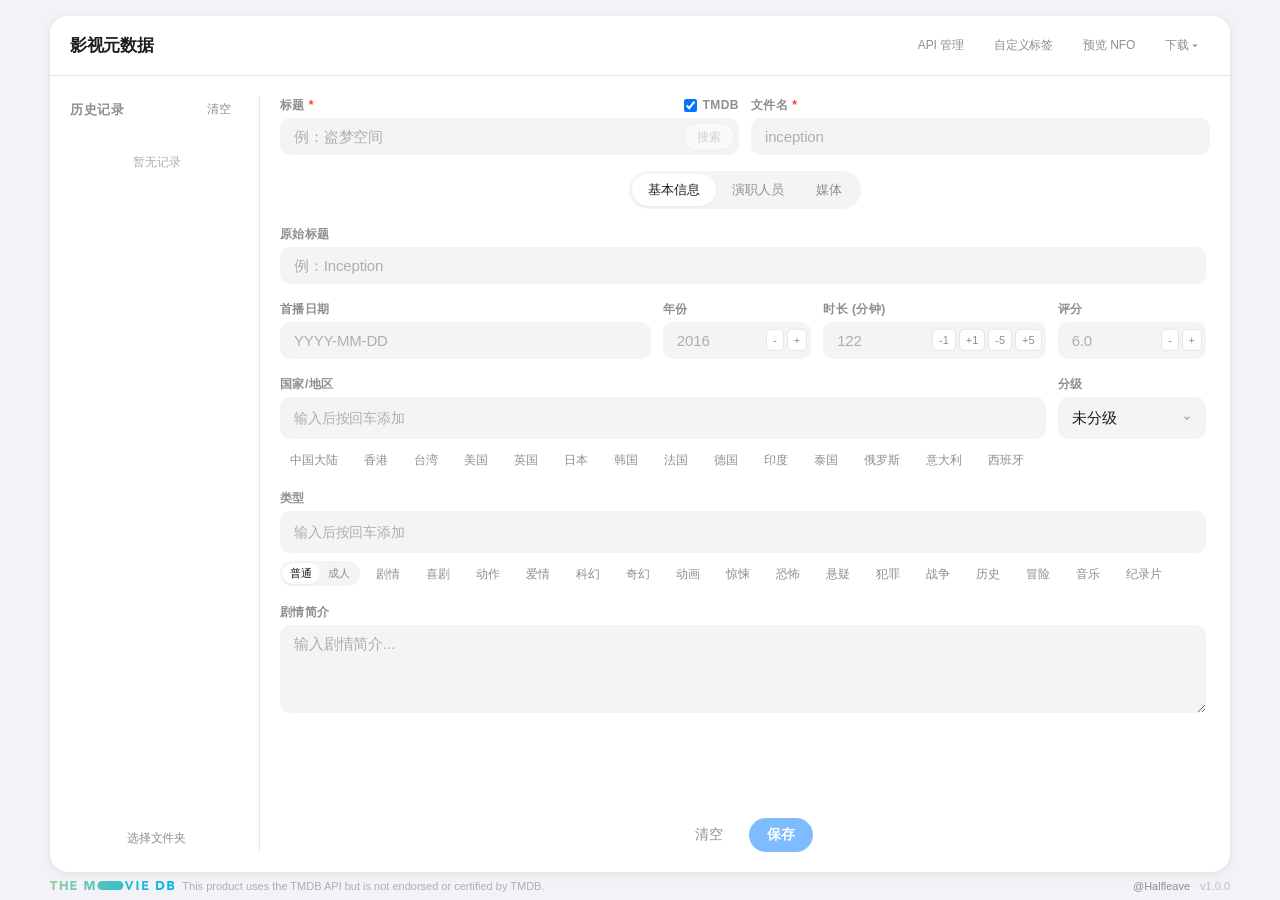
==== index.html @ 02ce3c1c "Add files via upload" ====
<!DOCTYPE html>
<html lang="zh-CN">
<head>
<meta charset="UTF-8">
<meta name="viewport" content="width=device-width, initial-scale=1, viewport-fit=cover">
<meta name="apple-mobile-web-app-capable" content="yes">
<meta name="mobile-web-app-capable" content="yes">
<meta name="theme-color" content="#3D8CF0">
<title>NFO 编辑器</title>
<style>
  * { box-sizing: border-box; }
  html, body { height: 100%; }
  body {
    margin: 0;
    display: flex;
    align-items: center;
    justify-content: center;
    background: #F2F1F6;
    font-family: -apple-system, BlinkMacSystemFont, "Segoe UI", Roboto, "PingFang SC", "Microsoft YaHei", sans-serif;
    color: #1c1c1e;
    -webkit-tap-highlight-color: transparent;
  }
  .wrap { text-align: center; padding: 28px; }
  .spinner {
    width: 30px; height: 30px;
    border: 3px solid rgba(61, 140, 240, 0.22);
    border-top-color: #3D8CF0;
    border-radius: 50%;
    animation: spin 0.75s linear infinite;
    margin: 0 auto 18px;
  }
  @keyframes spin { to { transform: rotate(360deg); } }
  h1 { font-size: 19px; font-weight: 600; margin: 0 0 8px; letter-spacing: -0.2px; }
  p { font-size: 14px; color: #8e8e93; margin: 0 0 22px; }
  .links { display: flex; align-items: center; justify-content: center; gap: 16px; }
  .links a {
    font-size: 14px; font-weight: 500;
    color: #3D8CF0; text-decoration: none;
    padding: 6px 10px; border-radius: 8px;
  }
  .links a:active { background: rgba(61,140,240,0.10); }
</style>
</head>
<body>
  <div class="wrap">
    <div class="spinner"></div>
    <h1>NFO 编辑器</h1>
    <p>正在根据设备类型跳转…</p>
    <div class="links">
      <a href="nfo-editor.html">桌面版</a>
      <a href="nfo-editor-ios.html">iOS / 移动版</a>
    </div>
  </div>
  <script>
    (function(){
      var ua = navigator.userAgent.toLowerCase();
      // iOS：包含 iPhone/iPad/iPod；也处理 iPad 桌面模式 UA（Macintosh + 触屏）
      var isIOS = /iphone|ipad|ipod/.test(ua) || (ua.indexOf('macintosh') > -1 && navigator.maxTouchPoints > 1);
      // 其他移动设备：Android / 旧 BlackBerry / Windows Phone / Opera Mini 等
      var isMobile = isIOS || /android|webos|blackberry|iemobile|opera mini/.test(ua)
        || ('ontouchstart' in window && window.innerWidth < 1024);
      var target = isMobile ? 'nfo-editor-ios.html' : 'nfo-editor.html';
      location.replace(target);
    })();
  </script>
</body>
</html>
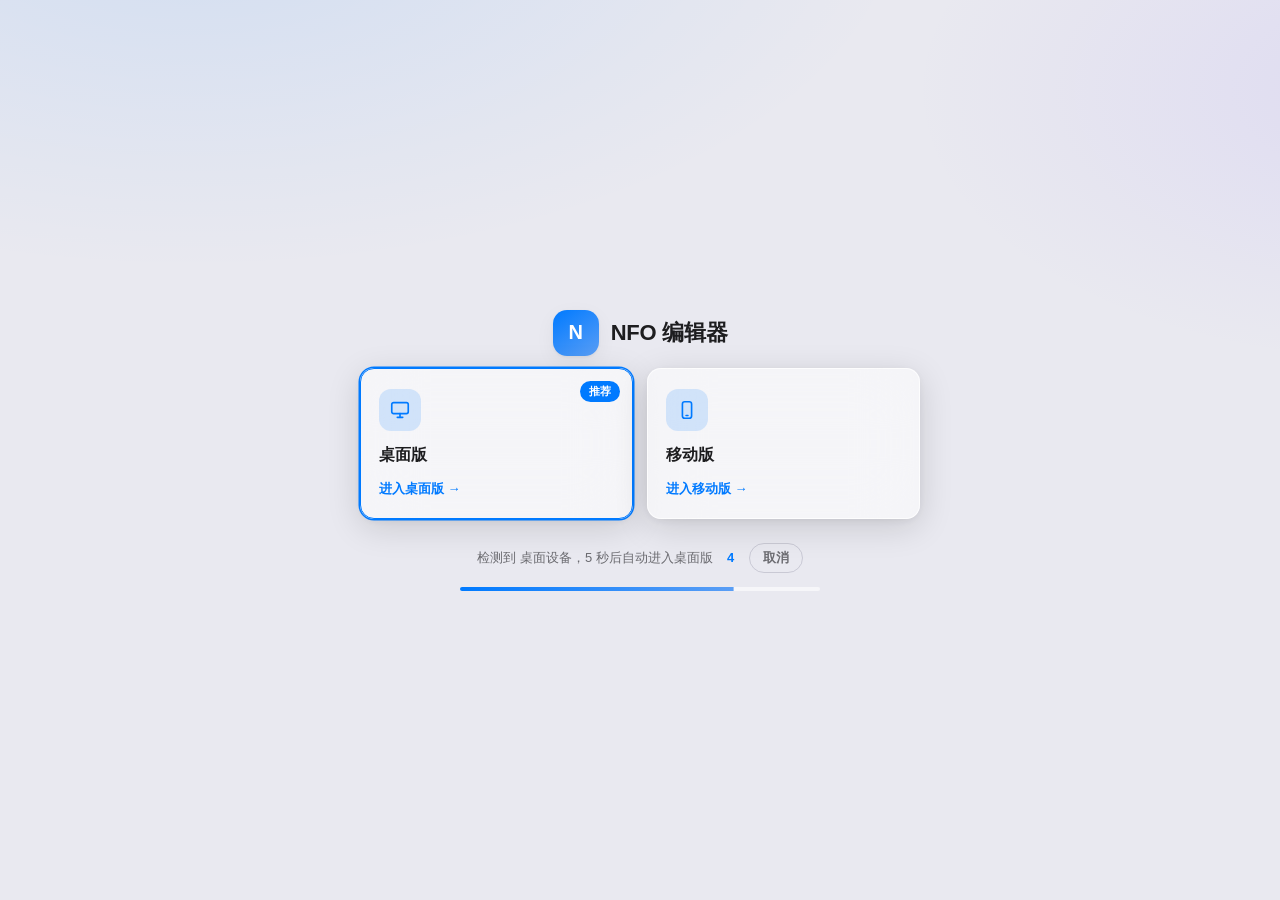
==== commit 0dd4b3ca: "fix" ====
--- a/index.html
+++ b/index.html
@@ -5,63 +5,247 @@
 <meta name="viewport" content="width=device-width, initial-scale=1, viewport-fit=cover">
 <meta name="apple-mobile-web-app-capable" content="yes">
 <meta name="mobile-web-app-capable" content="yes">
-<meta name="theme-color" content="#3D8CF0">
+<meta name="theme-color" content="#E9E9F0">
 <title>NFO 编辑器</title>
 <style>
-  * { box-sizing: border-box; }
-  html, body { height: 100%; }
-  body {
-    margin: 0;
-    display: flex;
-    align-items: center;
-    justify-content: center;
-    background: #F2F1F6;
-    font-family: -apple-system, BlinkMacSystemFont, "Segoe UI", Roboto, "PingFang SC", "Microsoft YaHei", sans-serif;
-    color: #1c1c1e;
-    -webkit-tap-highlight-color: transparent;
-  }
-  .wrap { text-align: center; padding: 28px; }
-  .spinner {
-    width: 30px; height: 30px;
-    border: 3px solid rgba(61, 140, 240, 0.22);
-    border-top-color: #3D8CF0;
-    border-radius: 50%;
-    animation: spin 0.75s linear infinite;
-    margin: 0 auto 18px;
-  }
-  @keyframes spin { to { transform: rotate(360deg); } }
-  h1 { font-size: 19px; font-weight: 600; margin: 0 0 8px; letter-spacing: -0.2px; }
-  p { font-size: 14px; color: #8e8e93; margin: 0 0 22px; }
-  .links { display: flex; align-items: center; justify-content: center; gap: 16px; }
-  .links a {
-    font-size: 14px; font-weight: 500;
-    color: #3D8CF0; text-decoration: none;
-    padding: 6px 10px; border-radius: 8px;
-  }
-  .links a:active { background: rgba(61,140,240,0.10); }
+  :root{
+    --bg:#E9E9F0;
+    --surface:rgba(255,255,255,.62);
+    --surface-hover:rgba(255,255,255,.74);
+    --surface-active:rgba(255,255,255,.86);
+    --border:rgba(255,255,255,.72);
+    --border-strong:rgba(170,170,185,.5);
+    --text:#1D1D1F;
+    --text-2:#6b6b70;
+    --text-3:#8e8e93;
+    --accent:#007AFF;
+    --accent-hover:#0067D9;
+    --accent-soft:rgba(0,122,255,.15);
+    --accent-text:#fff;
+    --radius:14px;
+    --radius-sm:10px;
+    --radius-xs:7px;
+    --radius-pill:999px;
+    --shadow-card:0 1px 3px rgba(0,0,0,.06),0 6px 20px rgba(0,0,0,.05);
+    --shadow-pop:0 10px 30px rgba(0,0,0,.14),0 2px 8px rgba(0,0,0,.08);
+    --glass-bg:rgba(255,255,255,.55);
+    --glass-border:rgba(255,255,255,.72);
+    --glass-blur:30px;
+    --glass-shadow:0 8px 34px rgba(0,0,0,.14),0 2px 8px rgba(0,0,0,.06);
+    --font:-apple-system,BlinkMacSystemFont,"SF Pro Text","PingFang SC","Helvetica Neue","Microsoft YaHei",sans-serif;
+  }
+  @media (prefers-color-scheme: dark){
+    :root{
+      --bg:#121217;
+      --surface:rgba(38,38,46,.6);
+      --surface-hover:rgba(58,58,70,.66);
+      --surface-active:rgba(72,72,86,.8);
+      --border:rgba(255,255,255,.14);
+      --border-strong:rgba(255,255,255,.22);
+      --text:#F2F2F4;
+      --text-2:#a8a8b0;
+      --text-3:#8e8e93;
+      --accent:#3D8CF0;
+      --accent-hover:#5A9EF5;
+      --accent-soft:rgba(61,140,240,.22);
+      --glass-bg:rgba(38,38,46,.55);
+      --glass-border:rgba(255,255,255,.16);
+      --glass-blur:30px;
+      --glass-shadow:0 8px 34px rgba(0,0,0,.4),0 2px 8px rgba(0,0,0,.3);
+      --shadow-card:0 1px 3px rgba(0,0,0,.3),0 6px 20px rgba(0,0,0,.35);
+      --shadow-pop:0 10px 30px rgba(0,0,0,.5),0 2px 8px rgba(0,0,0,.4);
+    }
+  }
+  *{box-sizing:border-box;-webkit-tap-highlight-color:transparent;}
+  html,body{height:100%;}
+  body{
+    margin:0;
+    font-family:var(--font);
+    color:var(--text);
+    background:var(--bg);
+    background-image:
+      radial-gradient(1200px 600px at 15% -10%, rgba(0,122,255,.10), transparent 60%),
+      radial-gradient(900px 500px at 110% 10%, rgba(125,95,255,.10), transparent 55%);
+    background-attachment:fixed;
+    display:flex;align-items:center;justify-content:center;
+    padding:24px;
+    min-height:100dvh;
+  }
+  .page{width:100%;max-width:560px;text-align:center;}
+  .brand{display:inline-flex;align-items:center;gap:12px;margin-bottom:6px;}
+  .logo{
+    width:46px;height:46px;border-radius:14px;
+    background:linear-gradient(145deg,var(--accent),#5A9EF5);
+    display:flex;align-items:center;justify-content:center;
+    color:#fff;font-weight:700;font-size:20px;
+    box-shadow:var(--shadow-card);
+  }
+  h1{font-size:22px;font-weight:650;margin:0;letter-spacing:-.3px;}
+  .cards{display:grid;grid-template-columns:1fr 1fr;gap:14px;margin-top:6px;}
+  @media (max-width:460px){.cards{grid-template-columns:1fr;}}
+  .card{
+    position:relative;text-align:left;
+    padding:20px 18px;
+    border-radius:var(--radius);
+    background:var(--glass-bg);
+    border:1px solid var(--glass-border);
+    backdrop-filter:blur(var(--glass-blur));
+    -webkit-backdrop-filter:blur(var(--glass-blur));
+    box-shadow:var(--glass-shadow);
+    cursor:pointer;text-decoration:none;color:inherit;
+    transition:transform .18s ease, box-shadow .18s ease, background .18s ease;
+    display:flex;flex-direction:column;gap:14px;
+  }
+  .card:hover{transform:translateY(-2px);background:var(--surface-hover);}
+  .card:active{transform:translateY(0);background:var(--surface-active);}
+  .card.recommend{
+    border-color:var(--accent);
+    box-shadow:0 0 0 1.5px var(--accent), var(--glass-shadow);
+  }
+  .badge{
+    position:absolute;top:12px;right:12px;
+    font-size:11px;font-weight:600;
+    color:var(--accent-text);background:var(--accent);
+    padding:3px 9px;border-radius:var(--radius-pill);
+  }
+  .ic{
+    width:42px;height:42px;border-radius:12px;
+    background:var(--accent-soft);color:var(--accent);
+    display:flex;align-items:center;justify-content:center;
+  }
+  .ic svg{width:22px;height:22px;display:block;}
+  .ttl{font-size:16px;font-weight:600;}
+  .go{
+    margin-top:auto;
+    font-size:13px;font-weight:600;color:var(--accent);
+    display:inline-flex;align-items:center;gap:4px;
+  }
+  .auto{
+    margin-top:24px;font-size:13px;color:var(--text-2);
+    display:flex;align-items:center;justify-content:center;gap:10px;flex-wrap:wrap;
+  }
+  .countdown{
+    font-variant-numeric:tabular-nums;font-weight:700;color:var(--accent);
+    min-width:16px;text-align:center;
+  }
+  .cancel{
+    font-size:13px;font-weight:600;color:var(--text-2);
+    background:none;border:1px solid var(--border-strong);
+    padding:5px 13px;border-radius:var(--radius-pill);
+    cursor:pointer;transition:background .15s ease;
+  }
+  .cancel:hover{background:var(--surface);}
+  .bar{
+    margin:14px auto 0;max-width:360px;height:4px;border-radius:var(--radius-pill);
+    background:var(--surface);overflow:hidden;
+  }
+  .bar > i{
+    display:block;height:100%;width:100%;
+    background:linear-gradient(90deg,var(--accent),#5A9EF5);
+    transform-origin:left;transform:scaleX(1);
+    transition:transform .25s linear;
+  }
 </style>
 </head>
 <body>
-  <div class="wrap">
-    <div class="spinner"></div>
-    <h1>NFO 编辑器</h1>
-    <p>正在根据设备类型跳转…</p>
-    <div class="links">
-      <a href="nfo-editor.html">桌面版</a>
-      <a href="nfo-editor-ios.html">iOS / 移动版</a>
+  <div class="page">
+    <div class="brand">
+      <div class="logo">N</div>
+      <h1>NFO 编辑器</h1>
     </div>
+
+    <div class="cards">
+      <a class="card" id="cardPc" href="nfo-editor.html" role="button" aria-label="进入桌面版">
+        <div class="ic">
+          <svg viewBox="0 0 24 24" fill="none" stroke="currentColor" stroke-width="1.8" stroke-linecap="round" stroke-linejoin="round">
+            <rect x="3" y="4" width="18" height="12" rx="2"/>
+            <path d="M9 20h6"/><path d="M12 16v4"/>
+          </svg>
+        </div>
+        <div class="ttl">桌面版</div>
+        <div class="go">进入桌面版 →</div>
+      </a>
+      <a class="card" id="cardMobile" href="nfo-editor-ios.html" role="button" aria-label="进入移动版">
+        <div class="ic">
+          <svg viewBox="0 0 24 24" fill="none" stroke="currentColor" stroke-width="1.8" stroke-linecap="round" stroke-linejoin="round">
+            <rect x="7" y="3" width="10" height="18" rx="2.5"/>
+            <path d="M11 18h2"/>
+          </svg>
+        </div>
+        <div class="ttl">移动版</div>
+        <div class="go">进入移动版 →</div>
+      </a>
+    </div>
+
+    <div class="auto">
+      <span id="autoText">5 秒后自动进入</span>
+      <span class="countdown" id="count">5</span>
+      <button class="cancel" id="cancelBtn" type="button">取消</button>
+    </div>
+    <div class="bar"><i id="bar"></i></div>
   </div>
-  <script>
-    (function(){
-      var ua = navigator.userAgent.toLowerCase();
-      // iOS：包含 iPhone/iPad/iPod；也处理 iPad 桌面模式 UA（Macintosh + 触屏）
-      var isIOS = /iphone|ipad|ipod/.test(ua) || (ua.indexOf('macintosh') > -1 && navigator.maxTouchPoints > 1);
-      // 其他移动设备：Android / 旧 BlackBerry / Windows Phone / Opera Mini 等
-      var isMobile = isIOS || /android|webos|blackberry|iemobile|opera mini/.test(ua)
-        || ('ontouchstart' in window && window.innerWidth < 1024);
-      var target = isMobile ? 'nfo-editor-ios.html' : 'nfo-editor.html';
-      location.replace(target);
-    })();
-  </script>
+
+<script>
+(function(){
+  var meta = document.querySelector('meta[name=theme-color]');
+  if (window.matchMedia && matchMedia('(prefers-color-scheme: dark)').matches && meta){
+    meta.setAttribute('content', '#121217');
+  }
+
+  var ua = navigator.userAgent.toLowerCase();
+  var isIOS = /iphone|ipad|ipod/.test(ua) || (ua.indexOf('macintosh') > -1 && navigator.maxTouchPoints > 1);
+  var isMobile = isIOS || /android|webos|blackberry|iemobile|opera mini/.test(ua)
+    || ('ontouchstart' in window && window.innerWidth < 1024);
+  var target = isMobile ? 'nfo-editor-ios.html' : 'nfo-editor.html';
+  var targetName = isMobile ? '移动版' : '桌面版';
+  var deviceLabel = isMobile ? (isIOS ? 'iOS 设备' : '移动设备') : '桌面设备';
+
+  var cardPc = document.getElementById('cardPc');
+  var cardMobile = document.getElementById('cardMobile');
+  var rec = isMobile ? cardMobile : cardPc;
+  rec.classList.add('recommend');
+  var badge = document.createElement('span');
+  badge.className = 'badge';
+  badge.textContent = '推荐';
+  rec.appendChild(badge);
+
+  var autoTextEl = document.getElementById('autoText');
+  var countEl = document.getElementById('count');
+  var barEl = document.getElementById('bar');
+  var barWrap = document.querySelector('.bar');
+
+  autoTextEl.textContent = '检测到 ' + deviceLabel + '，5 秒后自动进入' + targetName;
+
+  var total = 5000, step = 200, elapsed = 0, timer = null, redirecting = false;
+
+  function go(){
+    if (redirecting) return;
+    redirecting = true;
+    clearTimeout(timer);
+    autoTextEl.textContent = '正在进入' + targetName + '…';
+    countEl.textContent = '0';
+    location.replace(target);
+  }
+  function tick(){
+    elapsed += step;
+    var left = Math.max(0, Math.ceil((total - elapsed) / 1000));
+    countEl.textContent = left;
+    barEl.style.transform = 'scaleX(' + Math.max(0, (total - elapsed) / total) + ')';
+    if (elapsed >= total){ go(); }
+    else { timer = setTimeout(tick, step); }
+  }
+
+  cardPc.addEventListener('click', function(e){ e.preventDefault(); location.replace('nfo-editor.html'); });
+  cardMobile.addEventListener('click', function(e){ e.preventDefault(); location.replace('nfo-editor-ios.html'); });
+  document.getElementById('cancelBtn').addEventListener('click', function(){
+    clearTimeout(timer); timer = null;
+    autoTextEl.textContent = '已取消自动跳转，可手动选择版本';
+    countEl.textContent = '·';
+    barWrap.style.display = 'none';
+  });
+
+  timer = setTimeout(tick, step);
+})();
+</script>
 </body>
 </html>
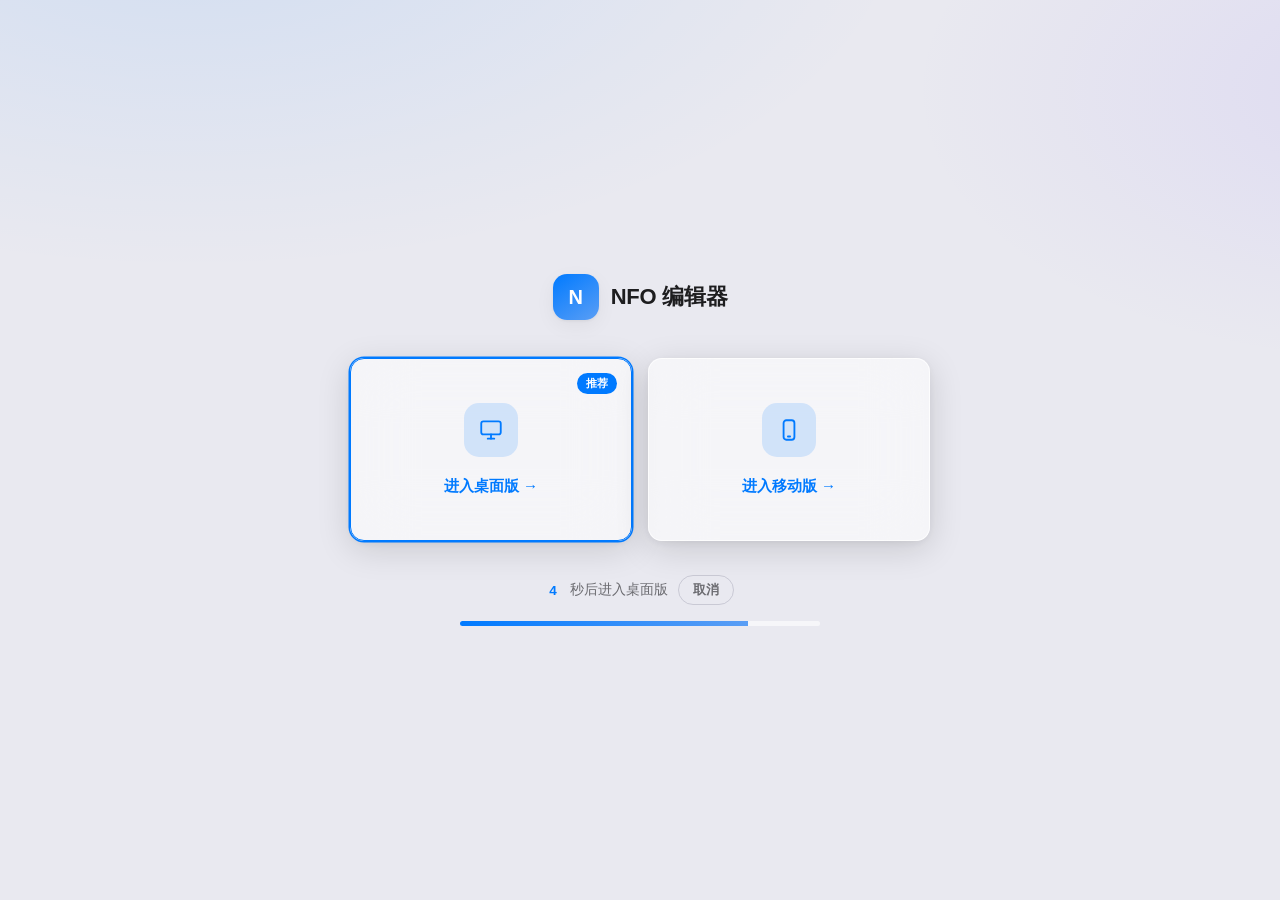
==== commit 214ca839: "Update index.html" ====
--- a/index.html
+++ b/index.html
@@ -71,8 +71,8 @@
     padding:24px;
     min-height:100dvh;
   }
-  .page{width:100%;max-width:560px;text-align:center;}
-  .brand{display:inline-flex;align-items:center;gap:12px;margin-bottom:6px;}
+  .page{width:100%;max-width:580px;text-align:center;}
+  .brand{display:inline-flex;align-items:center;gap:12px;margin-bottom:4px;}
   .logo{
     width:46px;height:46px;border-radius:14px;
     background:linear-gradient(145deg,var(--accent),#5A9EF5);
@@ -81,11 +81,11 @@
     box-shadow:var(--shadow-card);
   }
   h1{font-size:22px;font-weight:650;margin:0;letter-spacing:-.3px;}
-  .cards{display:grid;grid-template-columns:1fr 1fr;gap:14px;margin-top:6px;}
+  .cards{display:grid;grid-template-columns:1fr 1fr;gap:16px;margin-top:34px;}
   @media (max-width:460px){.cards{grid-template-columns:1fr;}}
   .card{
-    position:relative;text-align:left;
-    padding:20px 18px;
+    position:relative;text-align:center;
+    padding:44px 22px;
     border-radius:var(--radius);
     background:var(--glass-bg);
     border:1px solid var(--glass-border);
@@ -94,7 +94,7 @@
     box-shadow:var(--glass-shadow);
     cursor:pointer;text-decoration:none;color:inherit;
     transition:transform .18s ease, box-shadow .18s ease, background .18s ease;
-    display:flex;flex-direction:column;gap:14px;
+    display:flex;flex-direction:column;align-items:center;justify-content:center;gap:20px;
   }
   .card:hover{transform:translateY(-2px);background:var(--surface-hover);}
   .card:active{transform:translateY(0);background:var(--surface-active);}
@@ -103,40 +103,38 @@
     box-shadow:0 0 0 1.5px var(--accent), var(--glass-shadow);
   }
   .badge{
-    position:absolute;top:12px;right:12px;
+    position:absolute;top:14px;right:14px;
     font-size:11px;font-weight:600;
     color:var(--accent-text);background:var(--accent);
     padding:3px 9px;border-radius:var(--radius-pill);
   }
   .ic{
-    width:42px;height:42px;border-radius:12px;
+    width:54px;height:54px;border-radius:15px;
     background:var(--accent-soft);color:var(--accent);
     display:flex;align-items:center;justify-content:center;
   }
-  .ic svg{width:22px;height:22px;display:block;}
-  .ttl{font-size:16px;font-weight:600;}
+  .ic svg{width:26px;height:26px;display:block;}
   .go{
-    margin-top:auto;
-    font-size:13px;font-weight:600;color:var(--accent);
+    font-size:15px;font-weight:600;color:var(--accent);
     display:inline-flex;align-items:center;gap:4px;
   }
   .auto{
-    margin-top:24px;font-size:13px;color:var(--text-2);
+    margin-top:34px;font-size:13.5px;color:var(--text-2);
     display:flex;align-items:center;justify-content:center;gap:10px;flex-wrap:wrap;
   }
   .countdown{
     font-variant-numeric:tabular-nums;font-weight:700;color:var(--accent);
-    min-width:16px;text-align:center;
+    min-width:14px;text-align:center;
   }
   .cancel{
     font-size:13px;font-weight:600;color:var(--text-2);
     background:none;border:1px solid var(--border-strong);
-    padding:5px 13px;border-radius:var(--radius-pill);
+    padding:5px 14px;border-radius:var(--radius-pill);
     cursor:pointer;transition:background .15s ease;
   }
   .cancel:hover{background:var(--surface);}
   .bar{
-    margin:14px auto 0;max-width:360px;height:4px;border-radius:var(--radius-pill);
+    margin:16px auto 0;max-width:360px;height:5px;border-radius:var(--radius-pill);
     background:var(--surface);overflow:hidden;
   }
   .bar > i{
@@ -157,32 +155,30 @@
     <div class="cards">
       <a class="card" id="cardPc" href="nfo-editor.html" role="button" aria-label="进入桌面版">
         <div class="ic">
-          <svg viewBox="0 0 24 24" fill="none" stroke="currentColor" stroke-width="1.8" stroke-linecap="round" stroke-linejoin="round">
+          <svg viewBox="0 0 24 24" fill="none" stroke="currentColor" stroke-width="1.7" stroke-linecap="round" stroke-linejoin="round">
             <rect x="3" y="4" width="18" height="12" rx="2"/>
             <path d="M9 20h6"/><path d="M12 16v4"/>
           </svg>
         </div>
-        <div class="ttl">桌面版</div>
         <div class="go">进入桌面版 →</div>
       </a>
       <a class="card" id="cardMobile" href="nfo-editor-ios.html" role="button" aria-label="进入移动版">
         <div class="ic">
-          <svg viewBox="0 0 24 24" fill="none" stroke="currentColor" stroke-width="1.8" stroke-linecap="round" stroke-linejoin="round">
+          <svg viewBox="0 0 24 24" fill="none" stroke="currentColor" stroke-width="1.7" stroke-linecap="round" stroke-linejoin="round">
             <rect x="7" y="3" width="10" height="18" rx="2.5"/>
             <path d="M11 18h2"/>
           </svg>
         </div>
-        <div class="ttl">移动版</div>
         <div class="go">进入移动版 →</div>
       </a>
     </div>
 
-    <div class="auto">
-      <span id="autoText">5 秒后自动进入</span>
+    <div class="auto" id="autoRow">
       <span class="countdown" id="count">5</span>
+      <span id="autoText"> 秒后进入桌面版</span>
       <button class="cancel" id="cancelBtn" type="button">取消</button>
     </div>
-    <div class="bar"><i id="bar"></i></div>
+    <div class="bar" id="barWrap"><i id="bar"></i></div>
   </div>
 
 <script>
@@ -198,7 +194,6 @@
     || ('ontouchstart' in window && window.innerWidth < 1024);
   var target = isMobile ? 'nfo-editor-ios.html' : 'nfo-editor.html';
   var targetName = isMobile ? '移动版' : '桌面版';
-  var deviceLabel = isMobile ? (isIOS ? 'iOS 设备' : '移动设备') : '桌面设备';
 
   var cardPc = document.getElementById('cardPc');
   var cardMobile = document.getElementById('cardMobile');
@@ -212,9 +207,10 @@
   var autoTextEl = document.getElementById('autoText');
   var countEl = document.getElementById('count');
   var barEl = document.getElementById('bar');
-  var barWrap = document.querySelector('.bar');
-
-  autoTextEl.textContent = '检测到 ' + deviceLabel + '，5 秒后自动进入' + targetName;
+  var autoRow = document.getElementById('autoRow');
+  var barWrap = document.getElementById('barWrap');
+
+  autoTextEl.textContent = ' 秒后进入' + targetName;
 
   var total = 5000, step = 200, elapsed = 0, timer = null, redirecting = false;
 
@@ -222,7 +218,7 @@
     if (redirecting) return;
     redirecting = true;
     clearTimeout(timer);
-    autoTextEl.textContent = '正在进入' + targetName + '…';
+    autoTextEl.textContent = ' 正在进入' + targetName + '…';
     countEl.textContent = '0';
     location.replace(target);
   }
@@ -239,8 +235,7 @@
   cardMobile.addEventListener('click', function(e){ e.preventDefault(); location.replace('nfo-editor-ios.html'); });
   document.getElementById('cancelBtn').addEventListener('click', function(){
     clearTimeout(timer); timer = null;
-    autoTextEl.textContent = '已取消自动跳转，可手动选择版本';
-    countEl.textContent = '·';
+    autoRow.style.display = 'none';
     barWrap.style.display = 'none';
   });
 
